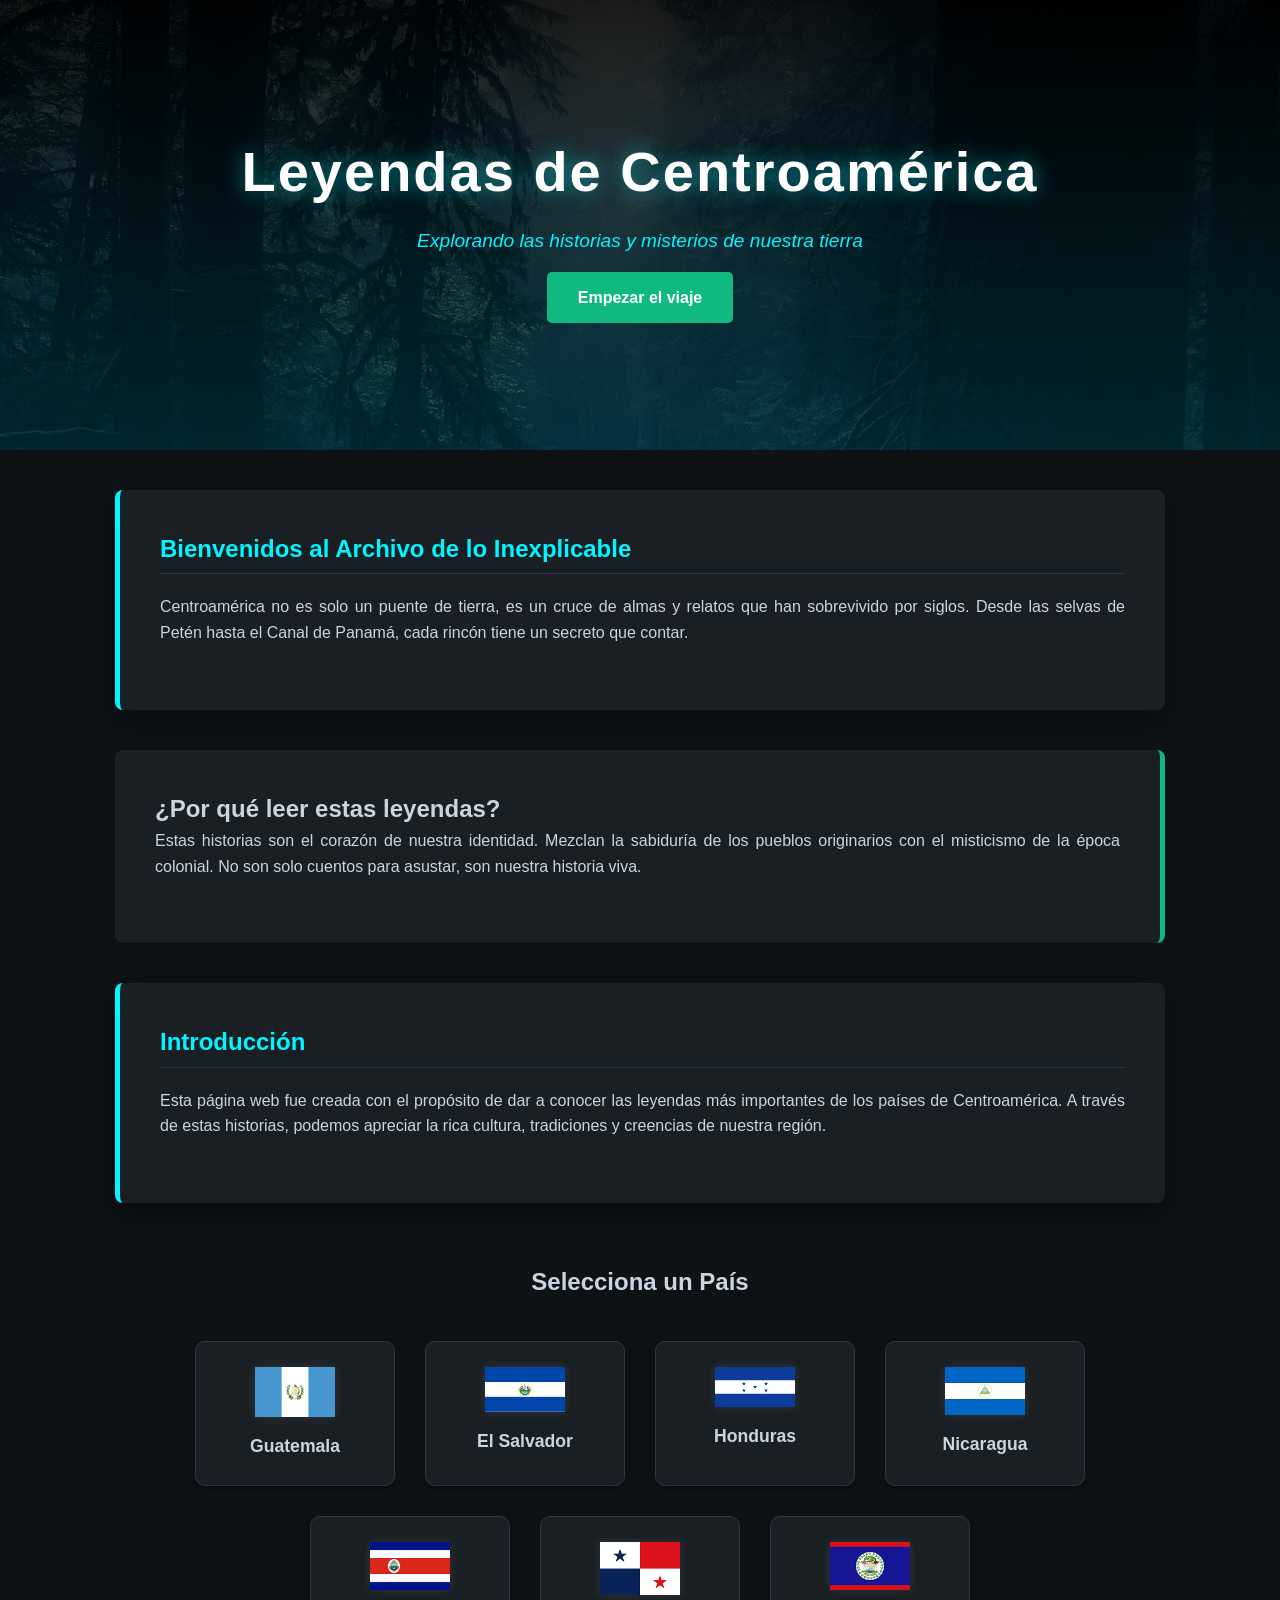
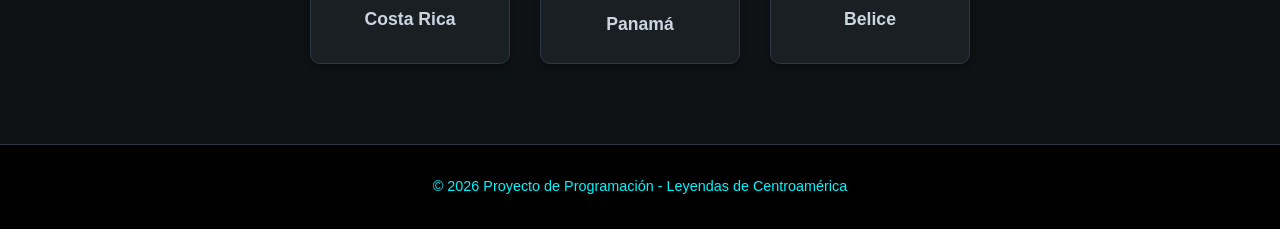
==== index.html @ af46f835 "Nuevo" ====
<!DOCTYPE html>
<html lang="es">
<head>
    <meta charset="UTF-8">
    <meta name="viewport" content="width=device-width, initial-scale=1.0">
    <title>Leyendas de Centroamérica</title>
    <link rel="stylesheet" href="css/general.css">
</head>
<body>

    <header class="encabezado-hero fondo-index">
        <div class="filtro-pantalla">
            <h1>Leyendas de Centroamérica</h1>
            <p class="subtitulo-portada">Explorando las historias y misterios de nuestra tierra</p>
            <a href="#menu-paises" class="boton-explorar">Empezar el viaje</a>
        </div>
    </header>

    <main>
        <section class="caja-contenido">
            <h2>Bienvenidos al Archivo de lo Inexplicable</h2>
            <p>Centroamérica no es solo un puente de tierra, es un cruce de almas y relatos que han sobrevivido por siglos. Desde las selvas de Petén hasta el Canal de Panamá, cada rincón tiene un secreto que contar.</p>
        </section>

        <section class="caja-especial">
            <h2>¿Por qué leer estas leyendas?</h2>
            <p>Estas historias son el corazón de nuestra identidad. Mezclan la sabiduría de los pueblos originarios con el misticismo de la época colonial. No son solo cuentos para asustar, son nuestra historia viva.</p>
        </section>

        <section class="caja-contenido">
            <h2>Introducción</h2>
            <p>Esta página web fue creada con el propósito de dar a conocer las leyendas más importantes de los países de Centroamérica. A través de estas historias, podemos apreciar la rica cultura, tradiciones y creencias de nuestra región.</p>
        </section>

        <section id="menu-paises" class="seccion-paises">
            <h2>Selecciona un País</h2>
            <div class="grid-paises">
                
                <a href="html/guatemala/Guatemala.html" class="tarjeta-pais">
                    <img src="img/banderas/Guate.png" alt="Bandera de Guatemala">
                    <span>Guatemala</span>
                </a>

                <a href="html/el-salvador/El_Salvador.html" class="tarjeta-pais">
                    <img src="img/banderas/Salvador.png" alt="Bandera de El Salvador">
                    <span>El Salvador</span>
                </a>

                <a href="html/honduras/Honduras.html" class="tarjeta-pais">
                    <img src="img/banderas/Honduras.png" alt="Bandera de Honduras">
                    <span>Honduras</span>
                </a>

                <a href="html/nicaragua/Nicaragua.html" class="tarjeta-pais">
                    <img src="img/banderas/Nicaragua.png" alt="Bandera de Nicaragua">
                    <span>Nicaragua</span>
                </a>

                <a href="html/costa-rica/Costa_Rica.html" class="tarjeta-pais">
                    <img src="img/banderas/Costa_Rica.png" alt="Bandera de Costa Rica">
                    <span>Costa Rica</span>
                </a>

                <a href="html/panama/Panama.html" class="tarjeta-pais">
                    <img src="img/banderas/Panamá.png" alt="Bandera de Panamá">
                    <span>Panamá</span>
                </a>

                <a href="html/belice/Belice.html" class="tarjeta-pais">
                    <img src="img/banderas/Belice.png" alt="Bandera de Belice">
                    <span>Belice</span>
                </a>

            </div>
        </section>
    </main>

    <footer>
        <p>&copy; 2026 Proyecto de Programación - Leyendas de Centroamérica</p>
    </footer>

</body>
</html>
---- css/general.css ----
/* ============================================================ ESTILOS GENERALES ============================================================ */
* {
    margin: 0; /* Elimina márgenes por defecto */
    padding: 0; /* Elimina rellenos por defecto */
    box-sizing: border-box; /* Asegura que el padding no afecte el ancho total */
}

html {
    scroll-behavior: smooth; /* Permite un desplazamiento suave al usar anclas */
}

body {
    /* Noche en la Selva / Modo Oscuro */
    background-color: #0F1215;
    font-family: 'Verdana', sans-serif; /* Tipografía principal */
    color: #CBD5E0; /* Texto gris plateado para legibilidad */
    line-height: 1.6; /* Espaciado entre líneas para mejorar lectura */
}

/* ============================================================ COMPONENTES REUTILIZABLES (HERO Y CAJAS) ============================================================ */

.encabezado-hero {
    height: 450px; /* Altura de la sección principal */
    background-size: cover; /* La imagen cubre todo el contenedor */
    background-position: center; /* Centra la imagen de fondo */
    background-repeat: no-repeat; /* Evita que la imagen se duplique */
    background-attachment: fixed; /* Efecto Parallax (la imagen queda fija al scrollear) */
    display: flex;
}

.filtro-pantalla {
    /* Gradiente místico que oscurece la imagen para que el texto sea legible */
    background: linear-gradient(rgba(0,0,0,0.9), rgba(0, 50, 60, 0.7));
    width: 100%;
    display: flex;
    flex-direction: column;
    justify-content: center; /* Centra el contenido verticalmente */
    align-items: center; /* Centra el contenido horizontalmente */
    color: #ffffff;
    text-align: center;
    padding: 20px;
}

.filtro-pantalla h1 {
    font-size: 3.5rem;
    letter-spacing: 2px;
    text-shadow: 0 0 20px rgba(0, 245, 255, 0.5);
    margin-bottom: 10px;
}

.subtitulo-portada {
    font-size: 1.2rem;
    font-style: italic;
    color: #00F5FF; /* Cyan Neón místico */
}

main {
    max-width: 1100px;
    margin: 40px auto;
    padding: 0 25px;
}

main p {
    margin-bottom: 1.5rem;
    text-align: justify;
}

/* Cajas donde van las historias */
.caja-contenido {
    background-color: #1A1F24; /* Gris carbón */
    padding: 40px;
    border-radius: 8px;
    margin-bottom: 40px;
    box-shadow: 0 10px 30px rgba(0,0,0,0.5);
    border-left: 5px solid #00F5FF; /* Acento Neón */
}

/* Versión especial para cajas de énfasis */
.caja-especial {
    background-color: #1A1F24;
    padding: 40px;
    border-radius: 8px;
    margin-bottom: 40px;
    border-right: 5px solid #10B981; /* Verde esmeralda selva */
}

.caja-contenido h2, .caja-contenido h3 {
    color: #00F5FF; 
    margin-bottom: 20px;
    border-bottom: 1px solid #2D3748;
    padding-bottom: 5px;
}

/* ============================================================ SECCIÓN DE BANDERAS (EL MENÚ) ============================================================ */

.seccion-paises {
    text-align: center;
    padding: 20px 0;
}

.grid-paises {
    display: flex;
    flex-wrap: wrap;
    justify-content: center;
    gap: 30px;
    margin-top: 40px;
    max-width: 1000px;
    margin-left: auto;
    margin-right: auto;
}

.tarjeta-pais {
    width: 200px;
    background-color: #1A1F24;
    padding: 25px;
    border-radius: 10px;
    text-decoration: none;
    transition: all 0.4s cubic-bezier(0.175, 0.885, 0.32, 1.275);
    display: flex;
    flex-direction: column;
    align-items: center;
    border: 1px solid #2D3748;
    box-shadow: 0 4px 6px rgba(0,0,0,0.3);
}

.tarjeta-pais img {
    width: 80px;
    height: auto;
    margin-bottom: 15px;
    transition: 0.4s;
    filter: drop-shadow(0 0 5px rgba(255,255,255,0.1));
}

.tarjeta-pais span {
    font-weight: bold;
    color: #CBD5E0;
    font-size: 1.1rem;
}

/* EFECTO AL PASAR EL MOUSE (Hover Radical) */
.tarjeta-pais:hover {
    transform: translateY(-12px);
    background-color: #00F5FF; /* Se ilumina en Cyan */
    box-shadow: 0 0 30px rgba(0, 245, 255, 0.6);
    border-color: #ffffff;
}

.tarjeta-pais:hover span {
    color: #0F1215; /* Texto oscuro para contraste sobre Cyan */
}

.tarjeta-pais:hover img {
    transform: scale(1.1);
    filter: drop-shadow(0 0 8px rgba(0,0,0,0.3));
}

/* ============================================================ RUTAS DE IMÁGENES (LOCALES) ============================================================ */

.fondo-index     { background-image: url('../img/fondos/portada.jpg'); }
.fondo-guatemala { background-image: url('../img/fondos/guatemala.jpg'); }
.fondo-salvador  { background-image: url('../img/fondos/salvador.jpg'); }
.fondo-honduras  { background-image: url('../img/fondos/honduras.jpg'); }
.fondo-nicaragua { background-image: url('../img/fondos/nicaragua.jpg'); }
.fondo-costarica { background-image: url('../img/fondos/costarica.jpg'); }
.fondo-panama    { background-image: url('../img/fondos/panama.jpg'); }
.fondo-belice    { background-image: url('../img/fondos/belice.jpg'); }

/* ============================================================ FOOTER Y BOTONES ============================================================ */

footer {
    background-color: #000000;
    color: #00F5FF;
    text-align: center;
    padding: 30px;
    margin-top: 60px;
    font-size: 0.9rem;
    border-top: 1px solid #2D3748; /* Línea sutil de separación */
}

.boton-explorar, .boton-volver {
    display: inline-block;
    background-color: #10B981; /* Verde esmeralda para acción */
    color: white;
    padding: 12px 30px;
    border-radius: 5px; /* Bordes redondeados */
    text-decoration: none; /* Quita el subrayado */
    font-weight: bold;
    transition: all 0.3s ease; /* Transición suave para el hover */
    margin-top: 15px;
    border: 1px solid transparent;
}

.boton-explorar:hover, .boton-volver:hover {
    background-color: #059669;
    transform: translateY(-3px);
    box-shadow: 0 0 20px rgba(16, 185, 129, 0.4);
}

.boton-inicio {
    display: inline-block;
    background-color: #2D3748; 
    color: white;
    padding: 12px 30px;
    border-radius: 5px;
    text-decoration: none;
    font-weight: bold;
    transition: all 0.3s ease; /* Transición suave para el botón de inicio */
}

.boton-inicio:hover {
    background-color: #4A5568;
    transform: translateY(-3px);
}
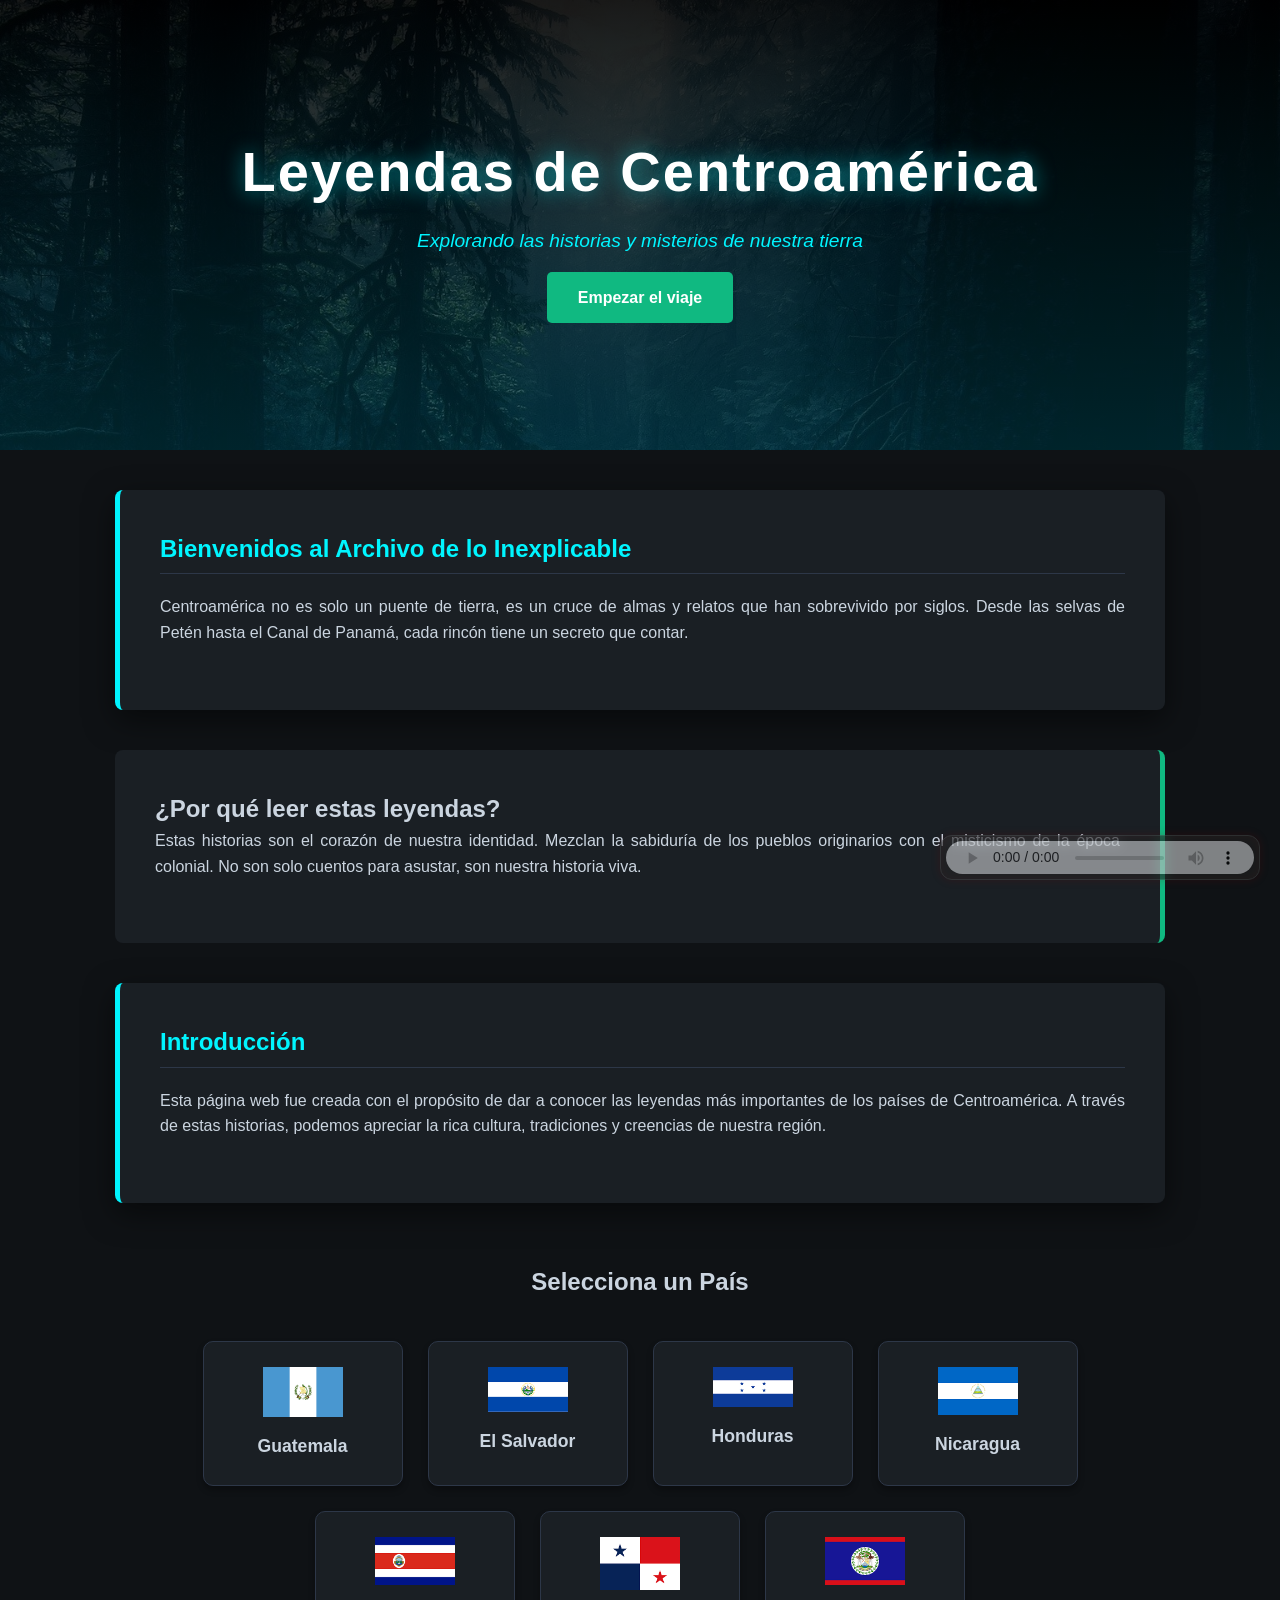
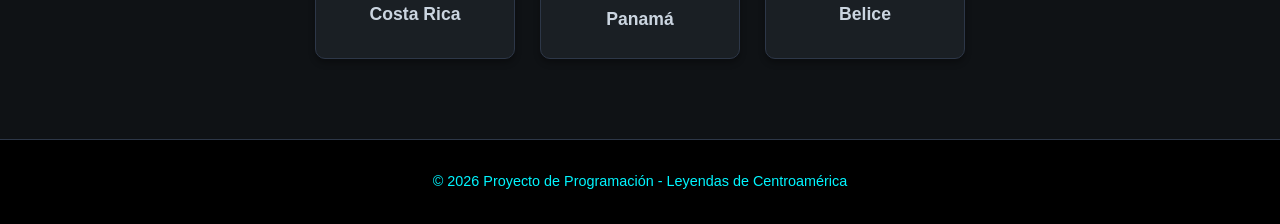
==== commit 88a6d017: "Iconos de pestaña, reproductor de musica" ====
--- a/index.html
+++ b/index.html
@@ -5,6 +5,10 @@
     <meta name="viewport" content="width=device-width, initial-scale=1.0">
     <title>Leyendas de Centroamérica</title>
     <link rel="stylesheet" href="css/general.css">
+    <link rel="icon" type="image/png" href="img/logos/klbrx.png">
+     <audio id="reproductor-musica" controls autoplay loop hx-preserve="true">
+        <source src="songs/A4 - Childishly fresh eyes.mp3" type="audio/mpeg">
+    </audio>
 </head>
 <body>
 
--- a/css/general.css
+++ b/css/general.css
@@ -102,7 +102,7 @@
     display: flex;
     flex-wrap: wrap;
     justify-content: center;
-    gap: 30px;
+    gap: 25px; /* Espaciado equilibrado entre las tarjetas */
     margin-top: 40px;
     max-width: 1000px;
     margin-left: auto;
@@ -110,7 +110,9 @@
 }
 
 .tarjeta-pais {
-    width: 200px;
+    /* SOLUCIÓN: Volvemos al tamaño fijo cuadrado para PC, pero elástico para móvil */
+    flex: 0 1 200px;
+    width: 200px; 
     background-color: #1A1F24;
     padding: 25px;
     border-radius: 10px;
@@ -128,7 +130,6 @@
     height: auto;
     margin-bottom: 15px;
     transition: 0.4s;
-    filter: drop-shadow(0 0 5px rgba(255,255,255,0.1));
 }
 
 .tarjeta-pais span {
@@ -137,21 +138,52 @@
     font-size: 1.1rem;
 }
 
-/* EFECTO AL PASAR EL MOUSE (Hover Radical) */
+/* EFECTO HOVER */
 .tarjeta-pais:hover {
     transform: translateY(-12px);
-    background-color: #00F5FF; /* Se ilumina en Cyan */
+    background-color: #00F5FF; 
     box-shadow: 0 0 30px rgba(0, 245, 255, 0.6);
     border-color: #ffffff;
 }
 
 .tarjeta-pais:hover span {
-    color: #0F1215; /* Texto oscuro para contraste sobre Cyan */
+    color: #0F1215; 
 }
 
 .tarjeta-pais:hover img {
     transform: scale(1.1);
-    filter: drop-shadow(0 0 8px rgba(0,0,0,0.3));
+}
+
+/* ========================================== RESPONSIVE GENERAL ========================================== */
+@media (max-width: 768px) {
+    .encabezado-hero {
+        background-attachment: scroll; /* Desactiva parallax en móviles para evitar tirones de rendimiento */
+        height: 350px;
+    }
+}
+
+@media (max-width: 480px) {
+    .filtro-pantalla h1 {
+        font-size: 2.2rem; /* Evita que el título se corte en pantallas chicas */
+    }
+    .subtitulo-portada {
+        font-size: 1rem;
+    }
+    .caja-contenido, .caja-especial {
+        padding: 20px; /* Más espacio útil para el texto en móviles */
+    }
+    /* En teléfonos delgados, reducimos ligeramente el tamaño para que quepan ordenadas */
+    .tarjeta-pais {
+        flex: 0 1 160px;
+        width: 160px;
+        padding: 15px;
+    }
+    .tarjeta-pais img {
+        width: 60px;
+    }
+    .tarjeta-pais span {
+        font-size: 0.95rem;
+    }
 }
 
 /* ============================================================ RUTAS DE IMÁGENES (LOCALES) ============================================================ */
@@ -174,18 +206,18 @@
     padding: 30px;
     margin-top: 60px;
     font-size: 0.9rem;
-    border-top: 1px solid #2D3748; /* Línea sutil de separación */
-}
-
-.boton-explorar, .boton-volver {
+    border-top: 1px solid #2D3748; 
+}
+
+.boton-explorar, .boton-volver{
     display: inline-block;
-    background-color: #10B981; /* Verde esmeralda para acción */
+    background-color: #10B981; 
     color: white;
     padding: 12px 30px;
-    border-radius: 5px; /* Bordes redondeados */
-    text-decoration: none; /* Quita el subrayado */
+    border-radius: 5px; 
+    text-decoration: none; 
     font-weight: bold;
-    transition: all 0.3s ease; /* Transición suave para el hover */
+    transition: all 0.3s ease; 
     margin-top: 15px;
     border: 1px solid transparent;
 }
@@ -198,16 +230,51 @@
 
 .boton-inicio {
     display: inline-block;
-    background-color: #2D3748; 
+    background-color: #2D3748;
     color: white;
     padding: 12px 30px;
-    border-radius: 5px;
-    text-decoration: none;
+    border-radius: 5px; 
+    text-decoration: none; 
     font-weight: bold;
-    transition: all 0.3s ease; /* Transición suave para el botón de inicio */
+    transition: all 0.3s ease; 
+    margin-top: 15px;
+    border: 1px solid transparent;  
 }
 
 .boton-inicio:hover {
     background-color: #4A5568;
     transform: translateY(-3px);
+}
+audio {
+    width: 320px;
+    height: 45px;
+    background: rgba(20, 0, 0, 0.75);
+    border: 2px solid #5c0000;
+    border-radius: 12px;
+    box-shadow:
+        0 0 10px rgba(120, 0, 0, 0.4),
+        inset 0 0 8px rgba(255, 0, 0, 0.08);
+    backdrop-filter: blur(6px);
+    padding: 5px;
+    position: fixed;
+    bottom: 20px;
+    right: 20px;
+    z-index: 1000;
+    opacity: 0.5;
+    transition: opacity 0.3s ease;
+    cursor: pointer;
+    color: #C41E3A;
+    background-color: #242424;
+    border: 1px solid #4A4A4A;
+    hover {
+        opacity: 1;
+    }
+   
+}
+
+audio:hover {
+    border-color: #8b0000;
+    box-shadow:
+        0 0 15px rgba(180, 0, 0, 0.5),
+        inset 0 0 10px rgba(255, 0, 0, 0.1);
 }
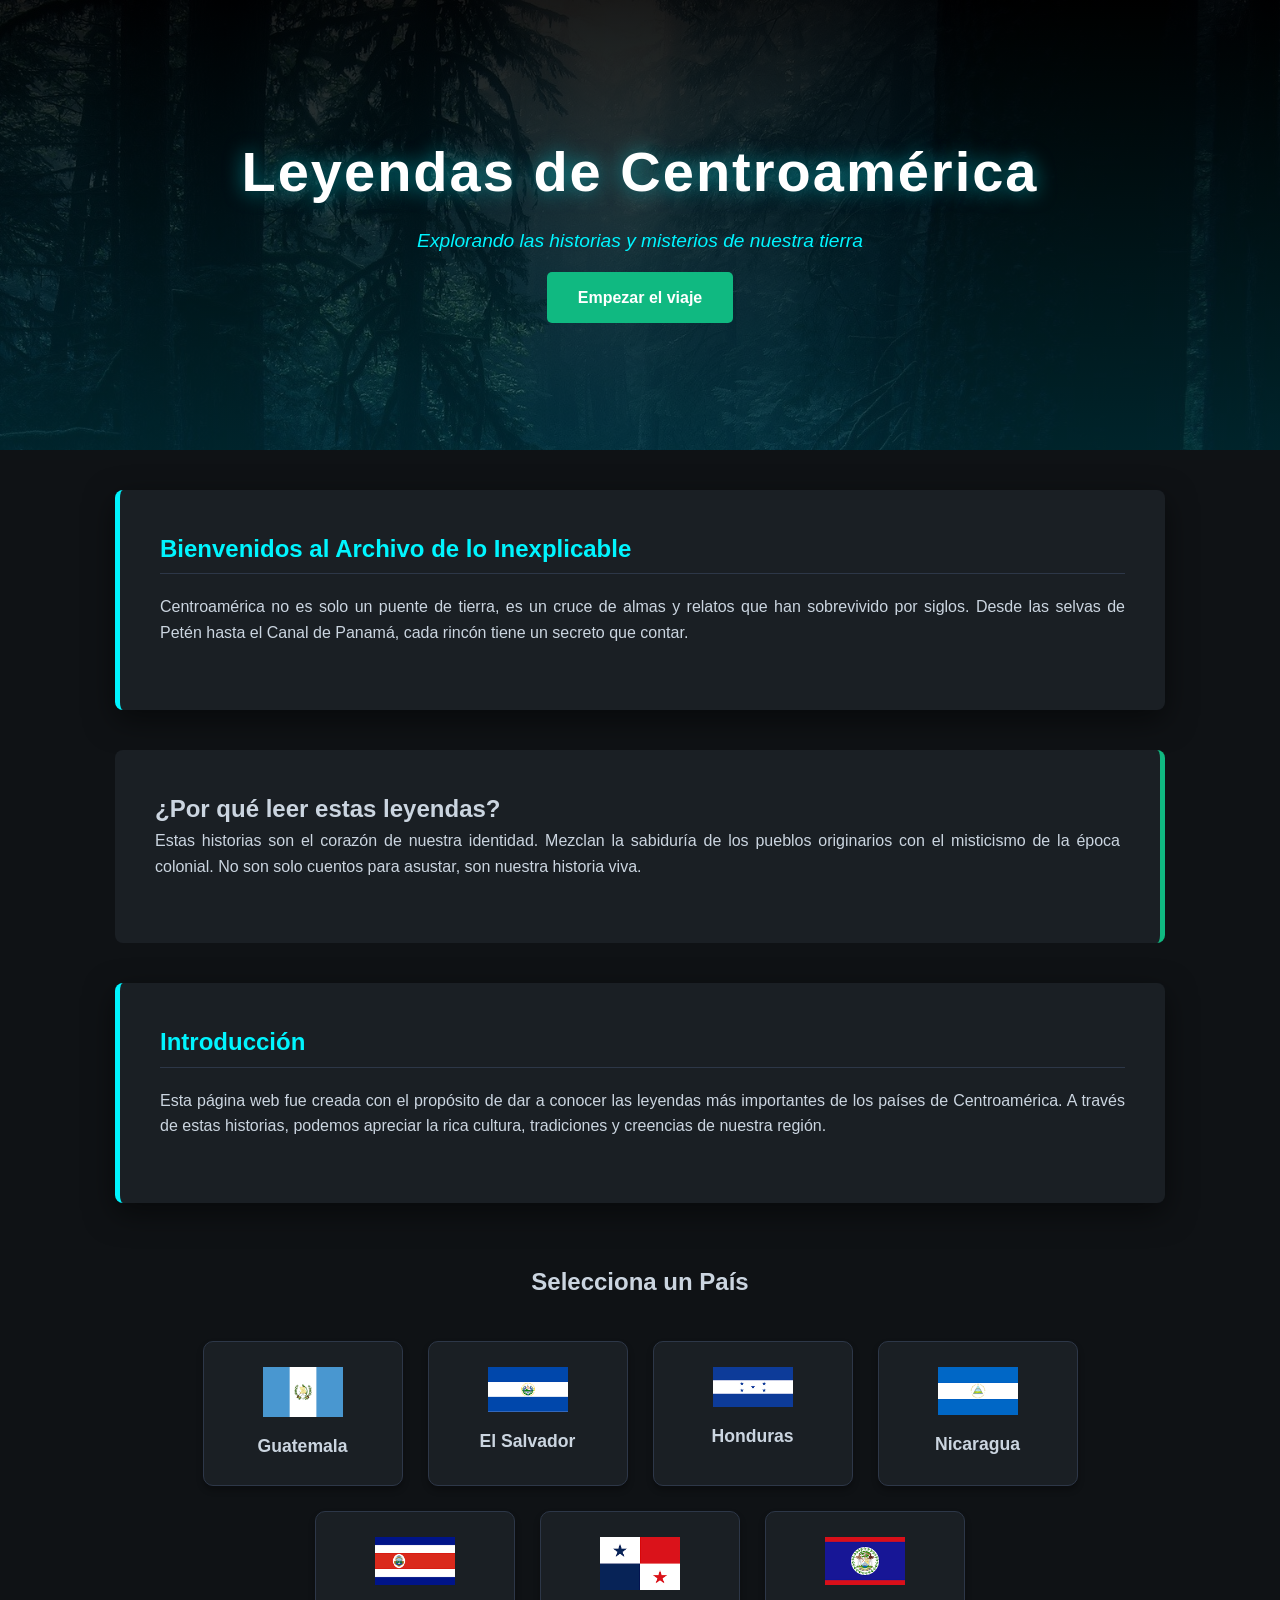
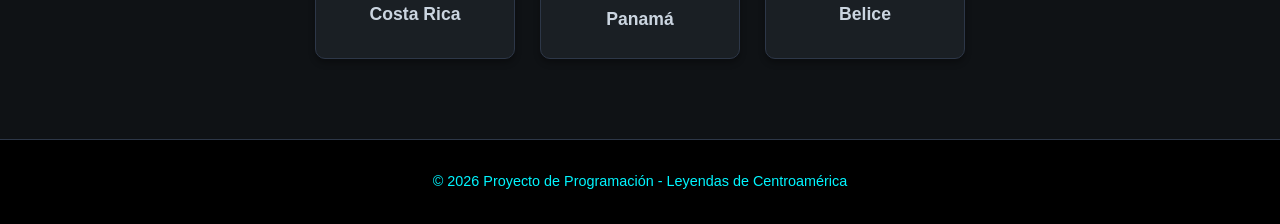
==== commit bd687761: "Errores arreglos" ====
--- a/index.html
+++ b/index.html
@@ -6,11 +6,30 @@
     <title>Leyendas de Centroamérica</title>
     <link rel="stylesheet" href="css/general.css">
     <link rel="icon" type="image/png" href="img/logos/klbrx.png">
-     <audio id="reproductor-musica" controls autoplay loop hx-preserve="true">
-        <source src="songs/A4 - Childishly fresh eyes.mp3" type="audio/mpeg">
-    </audio>
 </head>
 <body>
+    <audio id="bgMusic" loop autoplay controls style="display:none;">
+  <source src="songs/The Lobotomy.mp3" type="audio/mpeg">
+</audio>
+
+<script>
+  const music = document.getElementById('bgMusic');
+
+  // Restaurar tiempo guardado
+  const savedTime = localStorage.getItem('musicTime');
+  if (savedTime) music.currentTime = parseFloat(savedTime);
+
+  // Intentar reproducir automáticamente
+  music.play().catch(() => {
+    // Si el navegador bloquea autoplay, esperar interacción del usuario
+    document.addEventListener('click', () => music.play(), { once: true });
+  });
+
+  // Guardar tiempo cada segundo
+  setInterval(() => {
+    localStorage.setItem('musicTime', music.currentTime);
+  }, 1000);
+</script>
 
     <header class="encabezado-hero fondo-index">
         <div class="filtro-pantalla">
--- a/css/general.css
+++ b/css/general.css
@@ -248,12 +248,12 @@
 audio {
     width: 320px;
     height: 45px;
-    background: rgba(20, 0, 0, 0.75);
-    border: 2px solid #5c0000;
+    background: rgba(0, 11, 20, 0.75);
+    border: 2px solid #00305c;
     border-radius: 12px;
     box-shadow:
-        0 0 10px rgba(120, 0, 0, 0.4),
-        inset 0 0 8px rgba(255, 0, 0, 0.08);
+        0 0 10px rgba(0, 12, 120, 0.4),
+        inset 0 0 8px rgba(0, 4, 255, 0.08);
     backdrop-filter: blur(6px);
     padding: 5px;
     position: fixed;
@@ -263,18 +263,15 @@
     opacity: 0.5;
     transition: opacity 0.3s ease;
     cursor: pointer;
-    color: #C41E3A;
+    color: #1e79c4;
     background-color: #242424;
     border: 1px solid #4A4A4A;
-    hover {
-        opacity: 1;
-    }
    
 }
 
 audio:hover {
-    border-color: #8b0000;
+    border-color: #00F5FF;
     box-shadow:
-        0 0 15px rgba(180, 0, 0, 0.5),
-        inset 0 0 10px rgba(255, 0, 0, 0.1);
+        0 0 15px rgba(0, 12, 180, 0.5),
+        inset 0 0 10px rgba(0, 132, 255, 0.1);
 }
